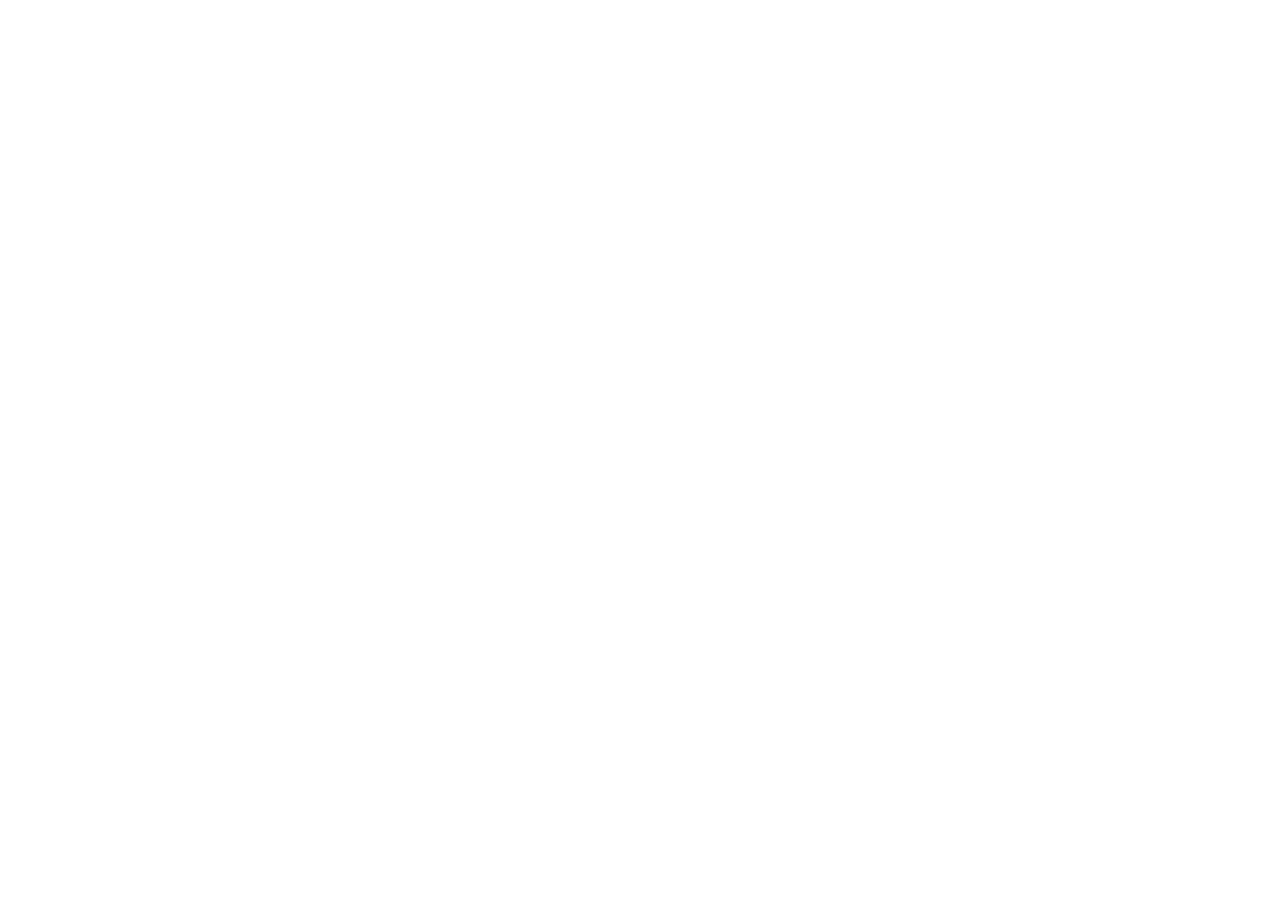
==== html/index.html @ 12ab0761 "starting project" ====
<!DOCTYPE html>
<html lang="fr">
<head>
  <meta charset="UTF-8">
  <meta http-equiv="X-UA-Compatible" content="IE=edge">
  <meta name="viewport" content="width=device-width, initial-scale=1.0">
  <title>oNews</title>
</head>
<body>
  
</body>
</html>
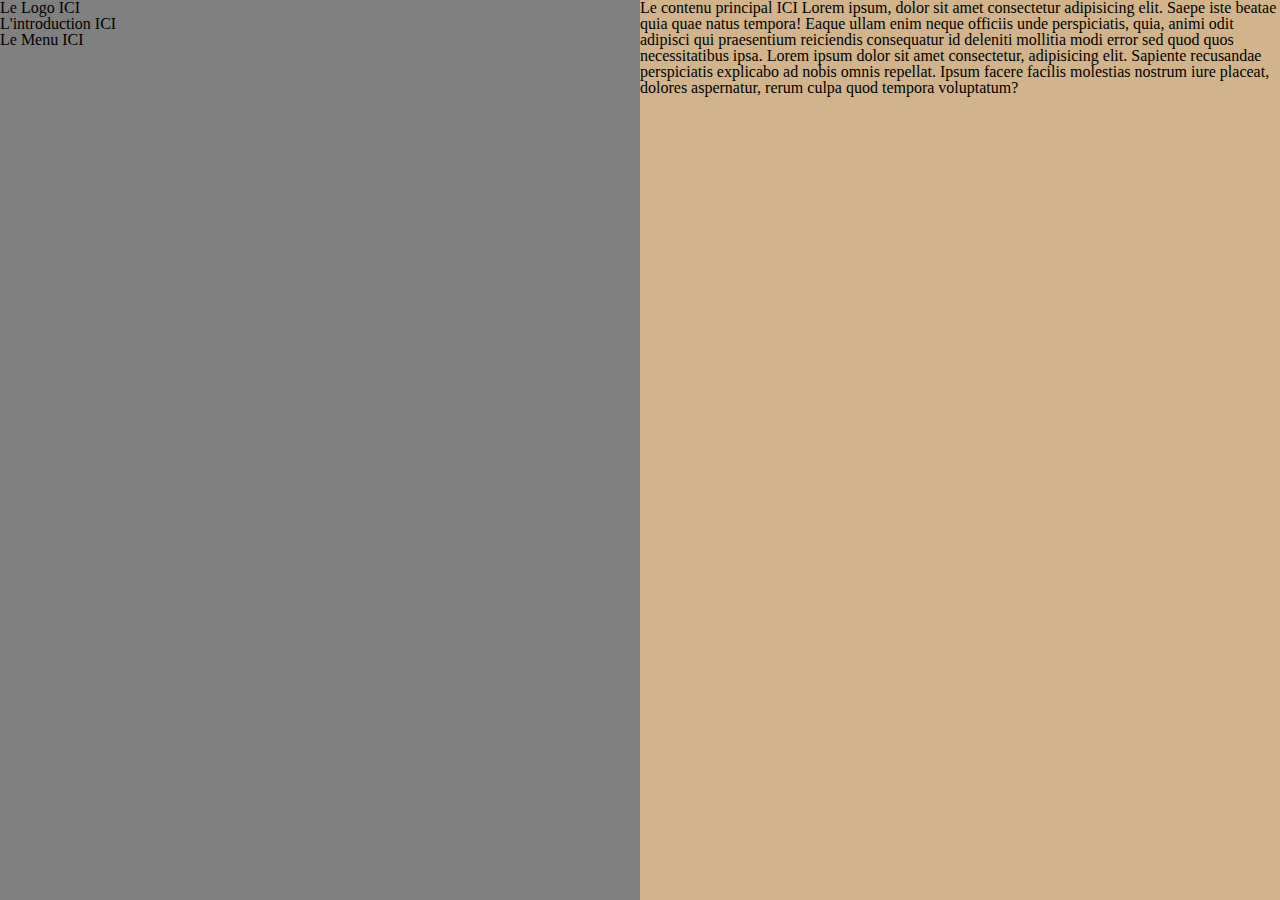
==== commit ba8e496c: "layout basics" ====
--- a/html/index.html
+++ b/html/index.html
@@ -5,8 +5,25 @@
   <meta http-equiv="X-UA-Compatible" content="IE=edge">
   <meta name="viewport" content="width=device-width, initial-scale=1.0">
   <title>oNews</title>
+  <link rel="stylesheet" href="../css/styles.css">
+  <link rel="stylesheet" href="../css/reset.css">
 </head>
 <body>
-  
+  <div class="container">
+    <!-- left part -->
+    <header class="part part--left">
+      <a href="#" class="logo">
+       Le Logo ICI
+      </a>
+      <section class="intro">L'introduction ICI</section>
+      <nav class="menu">Le Menu ICI</nav>
+    </header>
+    <!-- right part -->
+    <main class="part part--right content">
+      Le contenu principal ICI
+      Lorem ipsum, dolor sit amet consectetur adipisicing elit. Saepe iste beatae quia quae natus tempora! Eaque ullam enim neque officiis unde perspiciatis, quia, animi odit adipisci qui praesentium reiciendis consequatur id deleniti mollitia modi error sed quod quos necessitatibus ipsa.
+      Lorem ipsum dolor sit amet consectetur, adipisicing elit. Sapiente recusandae perspiciatis explicabo ad nobis omnis repellat. Ipsum facere facilis molestias nostrum iure placeat, dolores aspernatur, rerum culpa quod tempora voluptatum?
+    </main>
+  </div>
 </body>
 </html>--- a/css/styles.css
+++ b/css/styles.css
@@ -0,0 +1,19 @@
+body {
+  font-family: sans-serif;
+  line-height: 1.4
+}
+
+.container {
+  display: flex;
+}
+
+.part {
+  width: 50%;
+}
+.part--left {
+  background-color: gray;
+  height: 100vh;
+}
+.part--right {
+  background-color: tan;
+}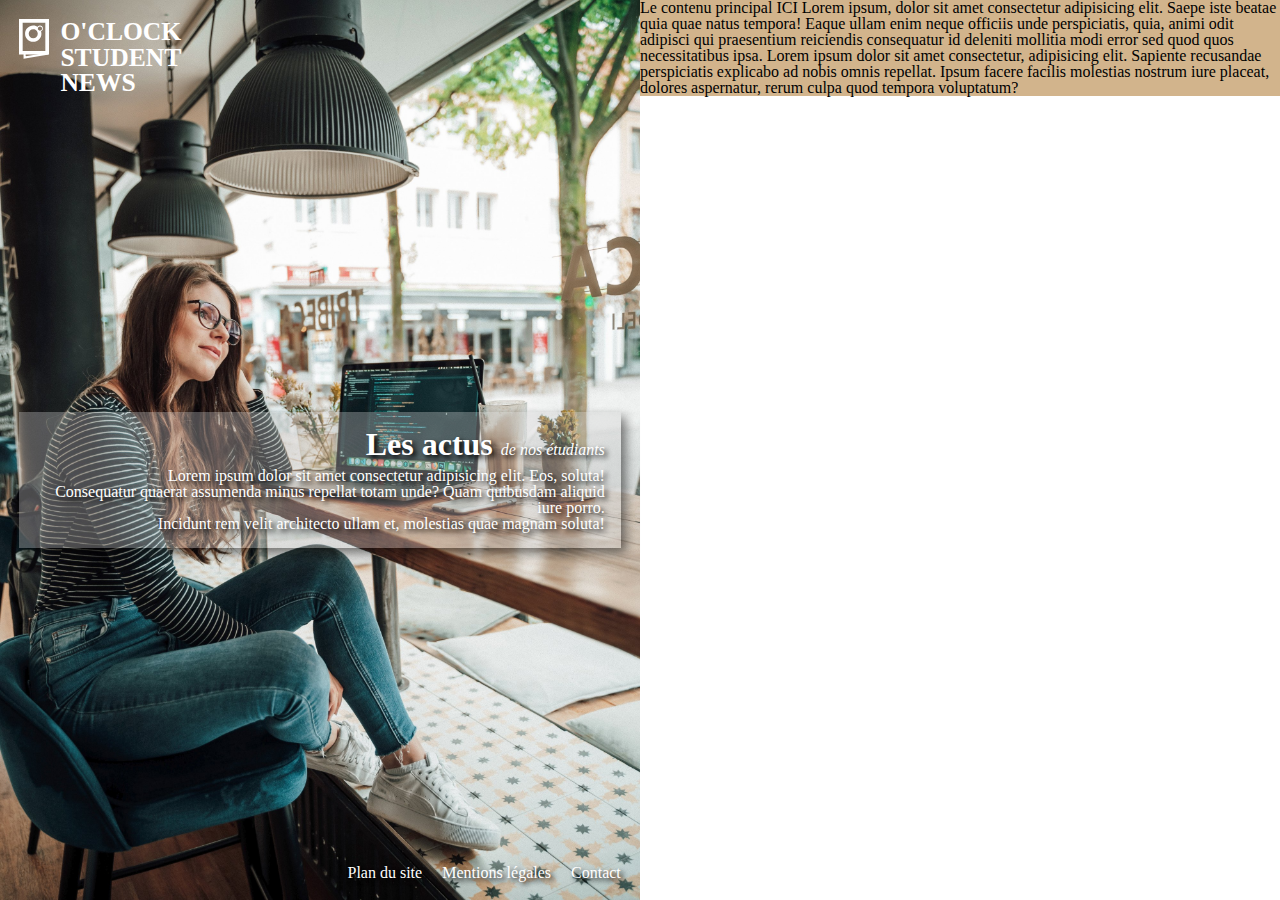
==== commit 54c4de7e: "left part finished" ====
--- a/html/index.html
+++ b/html/index.html
@@ -13,10 +13,20 @@
     <!-- left part -->
     <header class="part part--left">
       <a href="#" class="logo">
-       Le Logo ICI
+        <img src="../images/onews.svg" alt="Logo du journal oNews" class="logo__img">
+        <span class="logo__text">o'clock<br/>student<br/>news</span>
       </a>
-      <section class="intro">L'introduction ICI</section>
-      <nav class="menu">Le Menu ICI</nav>
+      <section class="intro">
+        <h1 class="intro__title">Les actus <span class="intro__suffix">de nos étudiants</span></h1>
+        <p class="intro__content">Lorem ipsum dolor sit amet consectetur adipisicing elit. Eos, soluta!</p>
+        <p class="intro__content">Consequatur quaerat assumenda minus repellat totam unde? Quam quibusdam aliquid iure porro.</p>
+        <p class="intro__content">Incidunt rem velit architecto ullam et, molestias quae magnam soluta! </p>
+      </section>
+      <nav class="menu">
+        <a href="#" class="menu__item">Plan du site</a>
+        <a href="#" class="menu__item">Mentions légales</a>
+        <a href="#" class="menu__item">Contact</a>
+      </nav>
     </header>
     <!-- right part -->
     <main class="part part--right content">
--- a/css/styles.css
+++ b/css/styles.css
@@ -11,9 +11,71 @@
   width: 50%;
 }
 .part--left {
-  background-color: gray;
+  background-color: #35373B;
+  background-image: url(../images/nicole.jpg);
+  background-size: cover;
+  background-position: 30% 35%;
   height: 100vh;
+  position: fixed;
+  top: 0;
+  left: 0;
+  display: flex;
+  flex-direction: column;
+  justify-content: space-between;
+  align-items: flex-start;
+  padding: 1.2rem;
 }
 .part--right {
   background-color: tan;
+  margin-left: 50%;
+}
+
+.logo {
+  color: #FFF;
+  font-weight: bold;
+  text-transform: uppercase;
+  font-size: 1.6em;
+  width: 450px;
+  display: flex;
+  align-items: start;
+  line-height: 1;
+}
+.logo__img {
+  width: 30px;
+}
+.logo__text {
+  margin-left: 0.7rem;
+  margin-right: -0.2rem;
+}
+
+.intro {
+  background-color: rgba(200, 200, 200, 0.35);
+  color: #FFF;
+  text-align: right;
+  padding: 1rem;
+  width: 100%;
+  box-shadow: 5px 5px 10px rgba(0, 0, 0, 0.5);
+  text-shadow: 3px 3px 5px rgb(0, 0, 0);
+}
+.intro__title {
+  font-size: 2em;
+  font-weight: bold;
+  margin-bottom: 0.5rem;
+}
+.intro__suffix {
+  font-style: italic;
+  font-weight: 500;
+  font-size: 0.5em;
+}
+
+.menu {
+  color: #FFF;
+  text-shadow: 3px 3px 5px rgb(0, 0, 0);
+  align-self: flex-end;
+}
+.menu__item {
+  margin-left: 1rem;
+}
+.menu__item:hover {
+  text-decoration: underline;
 }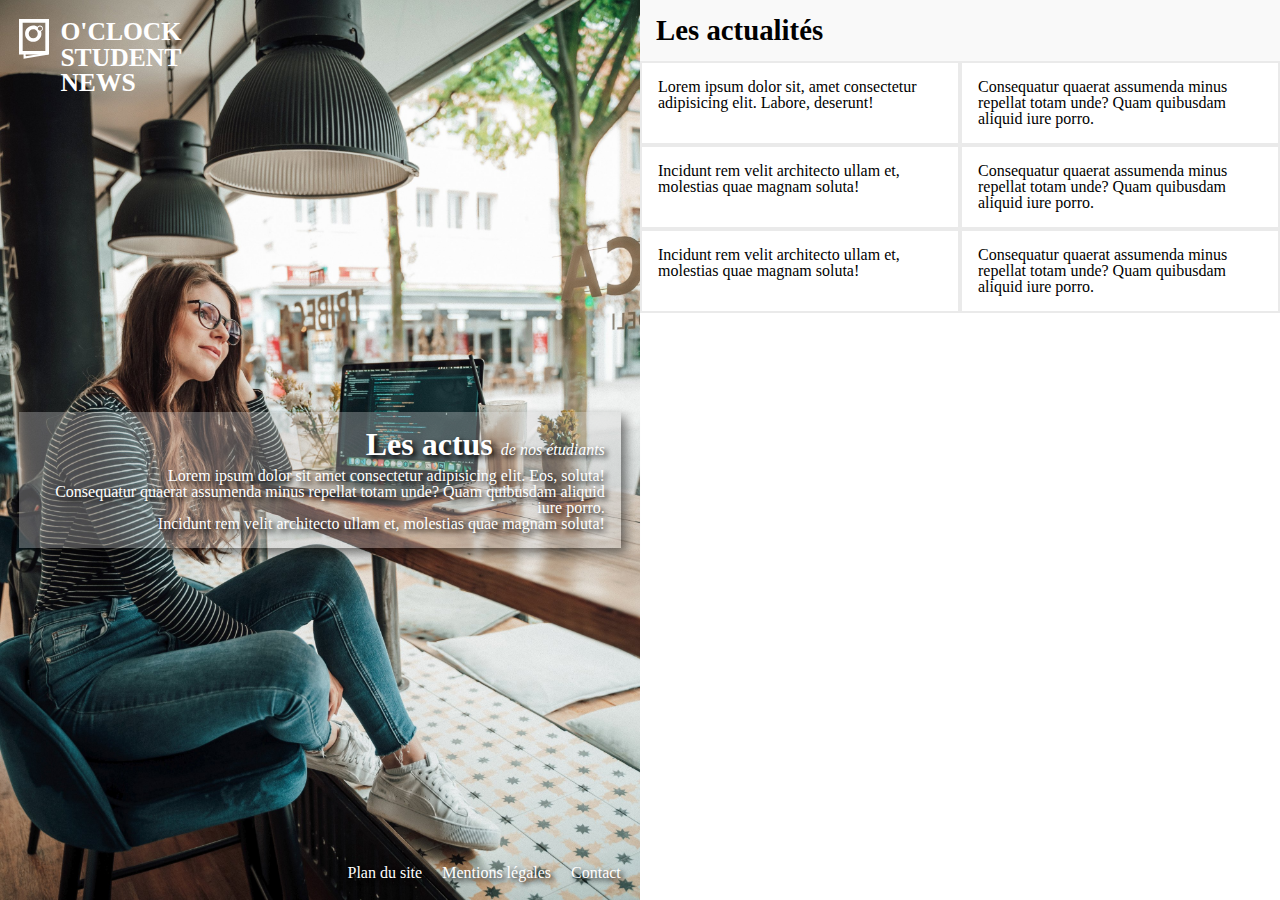
==== commit 077cd881: "layout basic part right" ====
--- a/html/index.html
+++ b/html/index.html
@@ -30,9 +30,15 @@
     </header>
     <!-- right part -->
     <main class="part part--right content">
-      Le contenu principal ICI
-      Lorem ipsum, dolor sit amet consectetur adipisicing elit. Saepe iste beatae quia quae natus tempora! Eaque ullam enim neque officiis unde perspiciatis, quia, animi odit adipisci qui praesentium reiciendis consequatur id deleniti mollitia modi error sed quod quos necessitatibus ipsa.
-      Lorem ipsum dolor sit amet consectetur, adipisicing elit. Sapiente recusandae perspiciatis explicabo ad nobis omnis repellat. Ipsum facere facilis molestias nostrum iure placeat, dolores aspernatur, rerum culpa quod tempora voluptatum?
+      <h1 class="content__title">Les actualités</h1>
+      <div class="cards">
+        <article class="card">Lorem ipsum dolor sit, amet consectetur adipisicing elit. Labore, deserunt!</article>
+        <article class="card">Consequatur quaerat assumenda minus repellat totam unde? Quam quibusdam aliquid iure porro.</article>
+        <article class="card">Incidunt rem velit architecto ullam et, molestias quae magnam soluta! </article>
+        <article class="card">Consequatur quaerat assumenda minus repellat totam unde? Quam quibusdam aliquid iure porro.</article>
+        <article class="card">Incidunt rem velit architecto ullam et, molestias quae magnam soluta! </article>
+        <article class="card">Consequatur quaerat assumenda minus repellat totam unde? Quam quibusdam aliquid iure porro.</article>
+      </div>
     </main>
   </div>
 </body>
--- a/css/styles.css
+++ b/css/styles.css
@@ -10,6 +10,8 @@
 .part {
   width: 50%;
 }
+
+/* Part Left */
 .part--left {
   background-color: #35373B;
   background-image: url(../images/nicole.jpg);
@@ -24,10 +26,6 @@
   justify-content: space-between;
   align-items: flex-start;
   padding: 1.2rem;
-}
-.part--right {
-  background-color: tan;
-  margin-left: 50%;
 }
 
 .logo {
@@ -78,4 +76,28 @@
 }
 .menu__item:hover {
   text-decoration: underline;
+}
+
+
+/* Part Right */
+.part--right {
+  margin-left: 50%;
+}
+
+.content__title {
+  background-color: #F9F9F9;
+  padding: 1rem;
+  font-size: 1.8em;
+  font-weight: bold;
+}
+
+.cards {
+  display: flex;
+  flex-wrap: wrap;
+}
+
+.card {
+  width: 50%;
+  padding: 1rem;
+  border: 2px solid #EAEAEA;
 }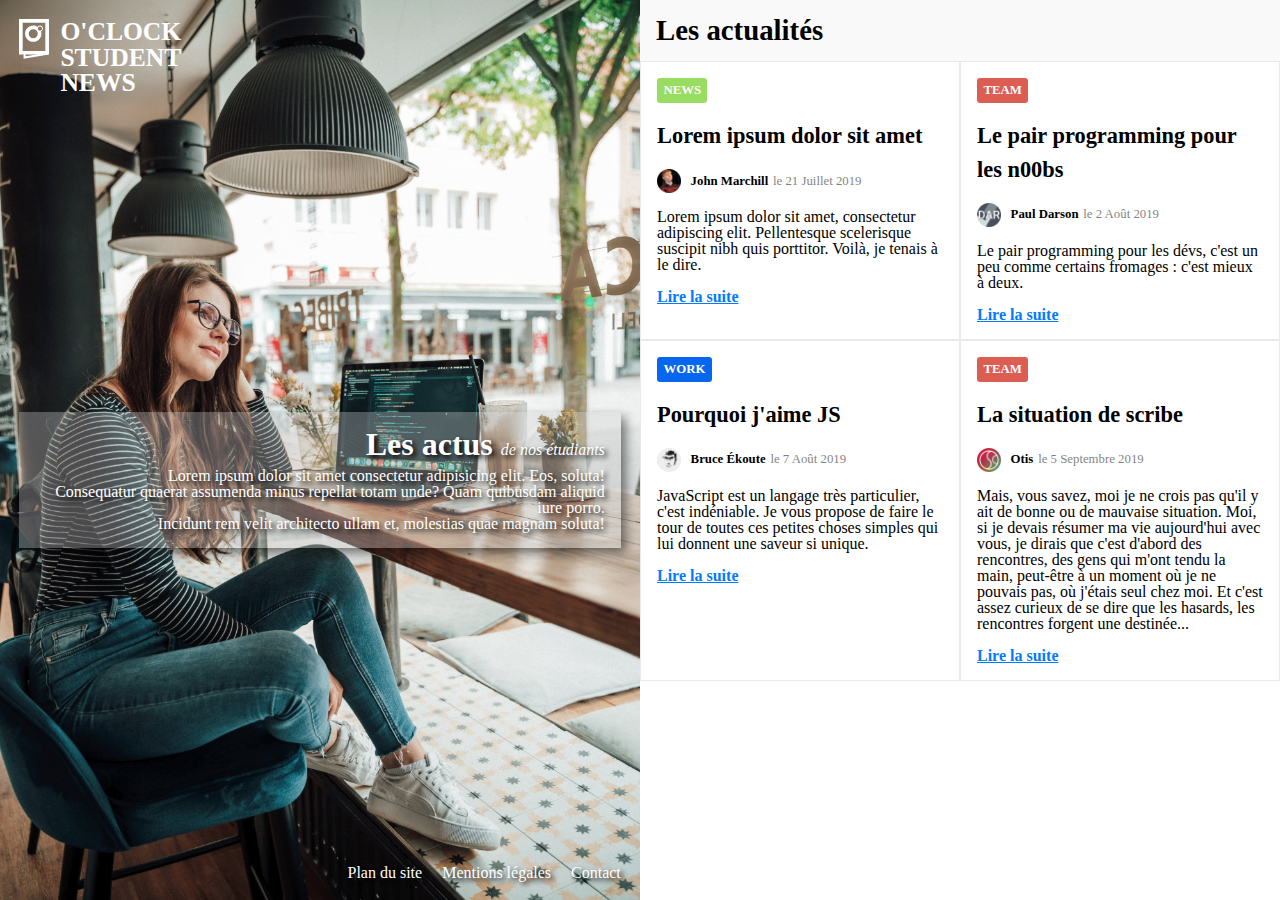
==== commit ca1c6539: "add styles to cards" ====
--- a/html/index.html
+++ b/html/index.html
@@ -32,12 +32,61 @@
     <main class="part part--right content">
       <h1 class="content__title">Les actualités</h1>
       <div class="cards">
-        <article class="card">Lorem ipsum dolor sit, amet consectetur adipisicing elit. Labore, deserunt!</article>
-        <article class="card">Consequatur quaerat assumenda minus repellat totam unde? Quam quibusdam aliquid iure porro.</article>
-        <article class="card">Incidunt rem velit architecto ullam et, molestias quae magnam soluta! </article>
-        <article class="card">Consequatur quaerat assumenda minus repellat totam unde? Quam quibusdam aliquid iure porro.</article>
-        <article class="card">Incidunt rem velit architecto ullam et, molestias quae magnam soluta! </article>
-        <article class="card">Consequatur quaerat assumenda minus repellat totam unde? Quam quibusdam aliquid iure porro.</article>
+
+        <article class="card">
+          <p class="card__tag card__tag--news">news</p>
+          <h2 class="card__title">Lorem ipsum dolor sit amet</h2>
+          <div class="card__info">
+            <img src="../images/icon-john.png" alt="avatar de John Marchill" class="card__avatar">
+            <p class="card__author">John Marchill</p>
+            <time class="card__date" datetime="2019-07-21">le 21 Juillet 2019</time>
+          </div>
+          <p class="card__content">Lorem ipsum dolor sit amet, consectetur adipiscing elit. Pellentesque scelerisque suscipit nibh quis porttitor. Voilà, je tenais à le dire.
+          </p>
+          <a href="#" class="card__action">Lire la suite</a>
+        </article>
+
+        <article class="card">
+          <p class="card__tag card__tag--team">team</p>
+          <h2 class="card__title">Le pair programming pour les n00bs</h2>
+          <div class="card__info">
+            <img src="../images/icon-dar.png" alt="avatar de Paul Darson" class="card__avatar">
+            <p class="card__author">Paul Darson</p>
+            <time class="card__date" datetime="2019-08-2">le 2 Août 2019</time>
+          </div>
+          <p class="card__content">Le pair programming pour les dévs, c'est un peu comme certains fromages : c'est mieux à deux.
+          </p>
+          <a href="#" class="card__action">Lire la suite</a>
+        </article>
+        
+        <article class="card">
+          <p class="card__tag card__tag--work">work</p>
+          <h2 class="card__title">Pourquoi j'aime JS</h2>
+          <div class="card__info">
+            <img src="../images/icon-ohz.png" alt="avatar de Bruce Ékoute" class="card__avatar">
+            <p class="card__author">Bruce Ékoute</p>
+            <time class="card__date" datetime="2019-08-7">le 7 Août 2019</time>
+          </div>
+          <p class="card__content">JavaScript est un langage très particulier, c'est indéniable. Je vous propose de faire le tour de toutes ces petites choses simples qui lui donnent une saveur si unique.
+          </p>
+          <a href="#" class="card__action">Lire la suite</a>
+        </article>
+
+        <article class="card">
+          <p class="card__tag card__tag--team">team</p>
+          <h2 class="card__title">La situation de scribe</h2>
+          <div class="card__info">
+            <img src="../images/icon-spr.png" alt="avatar de Otis" class="card__avatar">
+            <p class="card__author">Otis</p>
+            <time class="card__date" datetime="2019-09-5">le 5 Septembre 2019</time>
+          </div>
+          <p class="card__content">Mais, vous savez, moi je ne crois pas qu'il y ait de bonne ou de mauvaise situation. Moi, si je devais résumer ma vie aujourd'hui avec vous, je dirais que c'est d'abord des rencontres, des gens qui m'ont tendu la main, peut-être à un moment où je ne pouvais pas, où j'étais seul chez moi. Et c'est assez curieux de se dire que les hasards, les rencontres forgent une destinée...
+
+          </p>
+          <a href="#" class="card__action">Lire la suite</a>
+        </article>
+
+        
       </div>
     </main>
   </div>
--- a/css/styles.css
+++ b/css/styles.css
@@ -95,9 +95,62 @@
   display: flex;
   flex-wrap: wrap;
 }
-
 .card {
   width: 50%;
   padding: 1rem;
-  border: 2px solid #EAEAEA;
+  border: 1px solid #EAEAEA;
+}
+.card__tag {
+  display: inline-block;
+  background-color: gray;
+  padding: 0.4rem;
+  border-radius: 3px;
+  color: #FFF;
+  text-transform: uppercase;
+  font-size: 0.8em;
+  font-weight: bold;
+}
+.card__tag--news {
+  background-color: #98DC62;
+}
+.card__tag--work {
+  background-color: #0766F0;
+}
+.card__tag--team {
+  background-color: #DC5E53;
+}
+.card__title {
+  font-size: 1.4em;
+  font-weight: bold;
+  margin: 1rem 0;
+  line-height: 1.5;
+}
+.card__info {
+  display: flex;
+  flex-wrap: wrap;
+  align-items: center;
+  font-size: 0.8em;
+}
+.card__avatar {
+  width: 1.5rem;
+  margin-right: 0.3rem;
+}
+.card__author {
+  margin: 0 0.3rem;
+  font-weight: bold;
+}
+.card__date {
+  opacity: 0.5;
+}
+.card__content {
+  margin: 1rem 0;
+}
+.card__action {
+  color: #007BFF;
+  text-decoration: underline;
+  font-weight: bold;
+  transition: color 0.2s ;
+}
+.card__action:hover {
+  color: #0056B3;
 }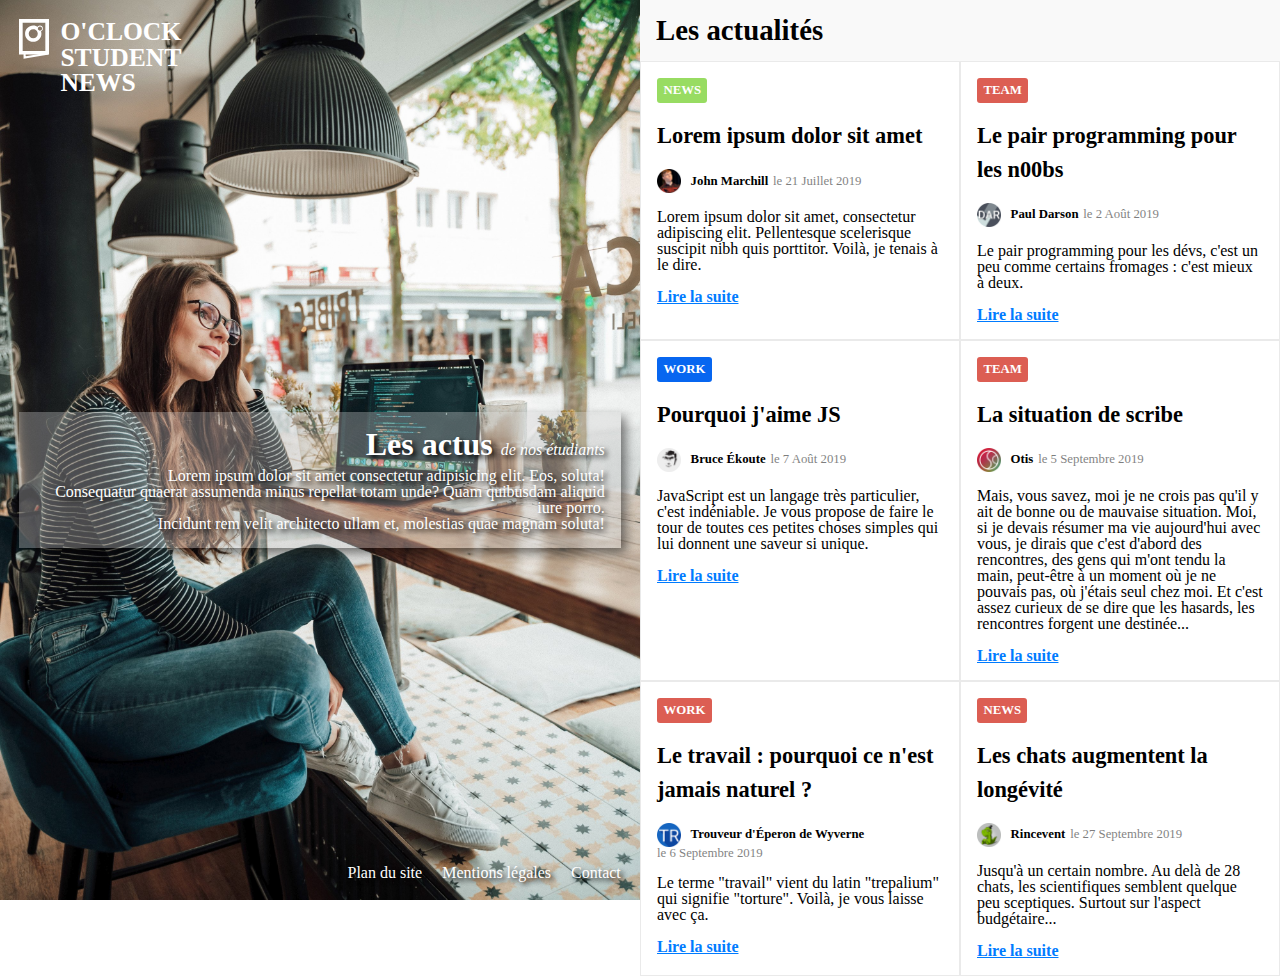
==== commit 3969152d: "add new cards" ====
--- a/html/index.html
+++ b/html/index.html
@@ -86,6 +86,32 @@
           <a href="#" class="card__action">Lire la suite</a>
         </article>
 
+        <article class="card">
+          <p class="card__tag card__tag--team">work</p>
+          <h2 class="card__title">Le travail : pourquoi ce n'est jamais naturel ?</h2>
+          <div class="card__info">
+            <img src="../images/icon-tr.png" alt="avatar de Éperon de Wyverne" class="card__avatar">
+            <p class="card__author">Trouveur d'Éperon de Wyverne</p>
+            <time class="card__date" datetime="2019-09-6">le 6 Septembre 2019</time>
+          </div>
+          <p class="card__content">Le terme "travail" vient du latin "trepalium" qui signifie "torture". Voilà, je vous laisse avec ça.
+          </p>
+          <a href="#" class="card__action">Lire la suite</a>
+        </article>
+
+        <article class="card">
+          <p class="card__tag card__tag--team">news</p>
+          <h2 class="card__title">Les chats augmentent la longévité</h2>
+          <div class="card__info">
+            <img src="../images/icon-tre.png" alt="avatar de Rincevent" class="card__avatar">
+            <p class="card__author">Rincevent</p>
+            <time class="card__date" datetime="2019-09-27">le 27 Septembre 2019</time>
+          </div>
+          <p class="card__content">Jusqu'à un certain nombre. Au delà de 28 chats, les scientifiques semblent quelque peu sceptiques. Surtout sur l'aspect budgétaire...
+          </p>
+          <a href="#" class="card__action">Lire la suite</a>
+        </article>
+
         
       </div>
     </main>
